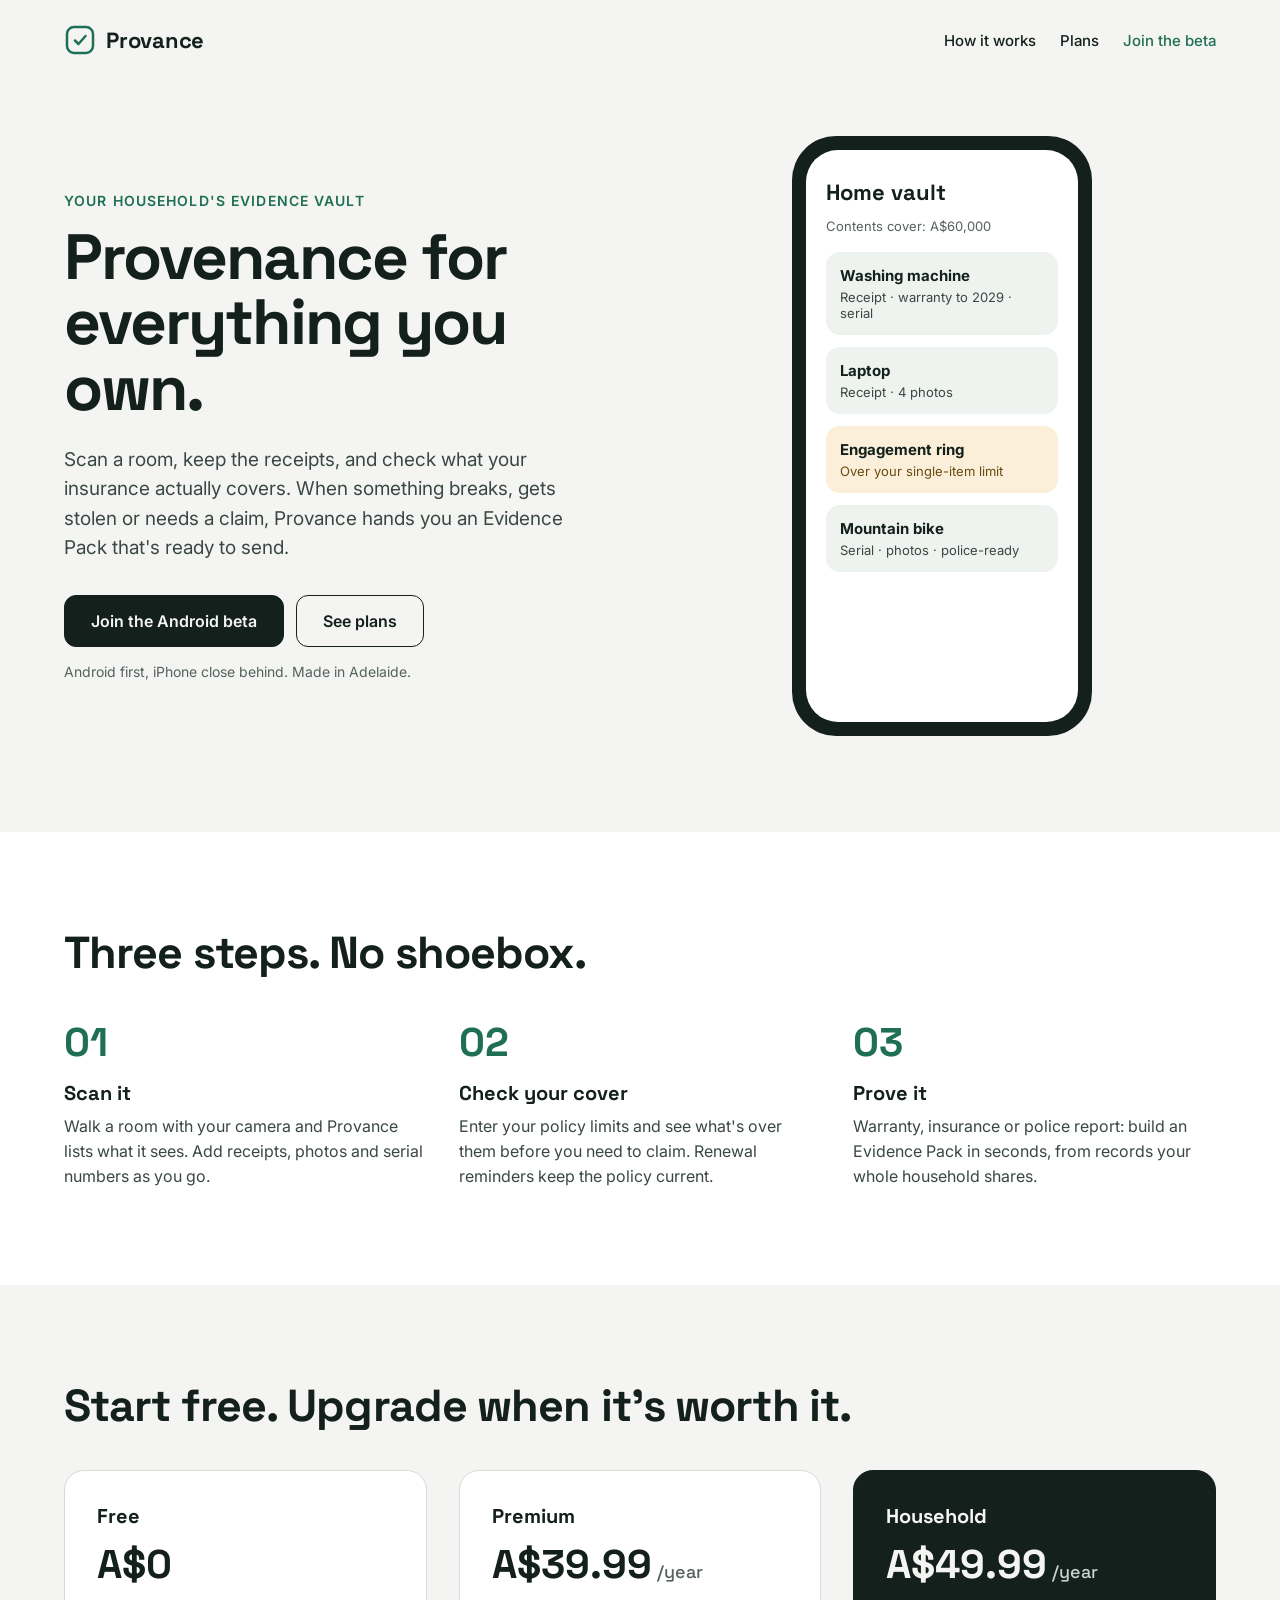
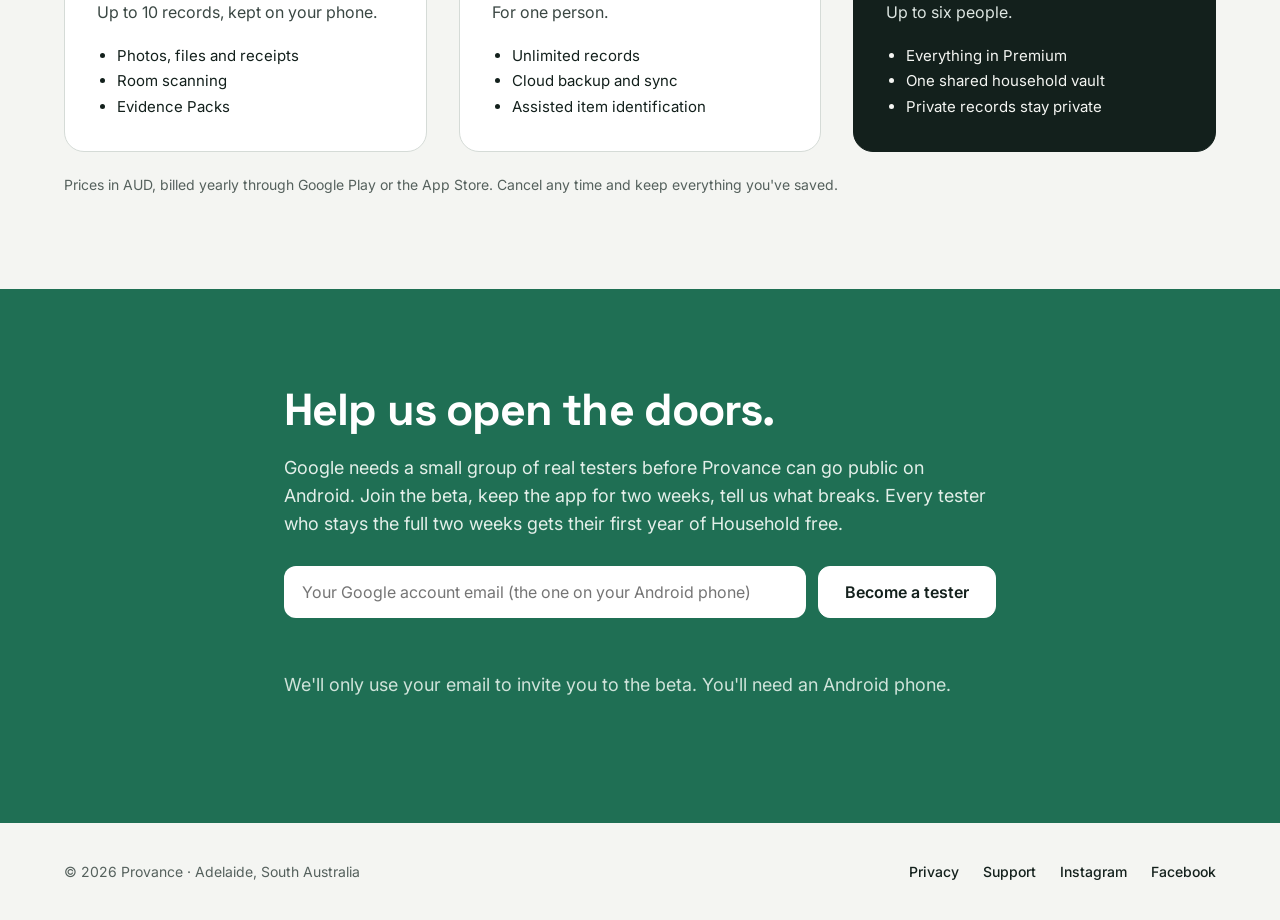
==== index.html @ ecfdc20b "Add files via upload" ====
<!doctype html>
<html lang="en-AU">
<head>
<meta charset="utf-8">
<meta name="viewport" content="width=device-width,initial-scale=1">
<title>Provance: provenance for everything you own</title>
<meta name="description" content="Scan a room, keep the receipts, check your insurance cover and build an Evidence Pack for any claim. Your household's evidence vault, made in Adelaide.">
<meta property="og:title" content="Provance: provenance for everything you own">
<meta property="og:description" content="Scan a room, keep the receipts, check your cover, prove any claim.">
<meta property="og:url" content="https://provance.online">
<meta property="og:type" content="website">
<link rel="icon" href="/favicon.svg" type="image/svg+xml">
<link rel="preconnect" href="https://fonts.googleapis.com">
<link rel="preconnect" href="https://fonts.gstatic.com" crossorigin>
<link href="https://fonts.googleapis.com/css2?family=Space+Grotesk:wght@500;700&family=Inter:wght@400;500;600&display=swap" rel="stylesheet">
<link rel="stylesheet" href="/style.css">
</head>
<body>
<header><div class="wrap">
<a class="brand" href="/"><svg width="32" height="32" viewBox="0 0 32 32" aria-hidden="true"><rect x="3" y="3" width="26" height="26" rx="7" fill="none" stroke="#1F6F54" stroke-width="2.5"/><path d="M11 16.5l3.5 3.5L21.5 12" fill="none" stroke="#1F6F54" stroke-width="2.5" stroke-linecap="round" stroke-linejoin="round"/></svg>Provance</a>
<nav aria-label="Main"><a href="#how">How it works</a><a href="#plans">Plans</a><a class="cta" href="#beta">Join the beta</a></nav>
</div></header>

<main>
<section class="wrap hero">
<div>
<p class="eyebrow">Your household's evidence vault</p>
<h1>Provenance for everything you own.</h1>
<p class="lede">Scan a room, keep the receipts, and check what your insurance actually covers. When something breaks, gets stolen or needs a claim, Provance hands you an Evidence Pack that's ready to send.</p>
<div class="btns"><a class="btn dark" href="#beta">Join the Android beta</a><a class="btn ghost" href="#plans">See plans</a></div>
<p class="small">Android first, iPhone close behind. Made in Adelaide.</p>
</div>
<div class="phone" aria-hidden="true"><div class="shell"><div class="screen">
<div class="title">Home vault</div><div class="sub">Contents cover: A$60,000</div>
<div class="rec"><b>Washing machine</b><span>Receipt · warranty to 2029 · serial</span></div>
<div class="rec"><b>Laptop</b><span>Receipt · 4 photos</span></div>
<div class="rec warn"><b>Engagement ring</b><span>Over your single-item limit</span></div>
<div class="rec"><b>Mountain bike</b><span>Serial · photos · police-ready</span></div>
</div></div></div>
</section>

<section id="how" class="white"><div class="wrap section">
<h2>Three steps. No shoebox.</h2>
<div class="grid3">
<div><span class="num">01</span><h3>Scan it</h3><p>Walk a room with your camera and Provance lists what it sees. Add receipts, photos and serial numbers as you go.</p></div>
<div><span class="num">02</span><h3>Check your cover</h3><p>Enter your policy limits and see what's over them before you need to claim. Renewal reminders keep the policy current.</p></div>
<div><span class="num">03</span><h3>Prove it</h3><p>Warranty, insurance or police report: build an Evidence Pack in seconds, from records your whole household shares.</p></div>
</div>
</div></section>

<section id="plans" class="wrap section">
<h2>Start free. Upgrade when it's worth it.</h2>
<div class="grid3">
<div class="plan"><h3>Free</h3><div class="price">A$0</div><p>Up to 10 records, kept on your phone.</p><ul><li>Photos, files and receipts</li><li>Room scanning</li><li>Evidence Packs</li></ul></div>
<div class="plan"><h3>Premium</h3><div class="price">A$39.99<small> /year</small></div><p>For one person.</p><ul><li>Unlimited records</li><li>Cloud backup and sync</li><li>Assisted item identification</li></ul></div>
<div class="plan feature"><h3>Household</h3><div class="price">A$49.99<small> /year</small></div><p>Up to six people.</p><ul><li>Everything in Premium</li><li>One shared household vault</li><li>Private records stay private</li></ul></div>
</div>
<p class="small" style="margin-top:24px">Prices in AUD, billed yearly through Google Play or the App Store. Cancel any time and keep everything you've saved.</p>
</section>

<section id="beta" class="beta"><div class="inner">
<h2>Help us open the doors.</h2>
<p>Google needs a small group of real testers before Provance can go public on Android. Join the beta, keep the app for two weeks, tell us what breaks. Every tester who stays the full two weeks gets their first year of Household free.</p>
<form id="beta-form" novalidate>
<label class="vh" for="email">Your Google account email</label>
<input id="email" name="email" type="email" required autocomplete="email" placeholder="Your Google account email (the one on your Android phone)">
<button class="btn" type="submit">Become a tester</button>
<p id="msg" role="status" aria-live="polite"></p>
</form>
<p class="small">We'll only use your email to invite you to the beta. You'll need an Android phone.</p>
</div></section>
</main>

<footer><div class="wrap">
<span>© 2026 Provance · Adelaide, South Australia</span>
<nav aria-label="Footer"><a href="/privacy">Privacy</a><a href="mailto:support@provance.online">Support</a><a href="https://www.instagram.com/provanceapp/">Instagram</a><a href="https://www.facebook.com/profile.php?id=61596382783455">Facebook</a></nav>
</div></footer>

<script>
(function(){
  var URL='https://ldkhjralfbwsrjgfhbnr.supabase.co/rest/v1/beta_signups';
  var KEY='sb_publishable_C-yK1ChCBLIzHpQ_1tIQFg_rD1X6llE';
  var form=document.getElementById('beta-form'),input=document.getElementById('email'),msg=document.getElementById('msg'),btn=form.querySelector('button');
  form.addEventListener('submit',function(e){
    e.preventDefault();
    var email=input.value.trim();
    if(!/^[^@\s]+@[^@\s]+\.[^@\s]+$/.test(email)){msg.textContent='That email doesn’t look right. Try again?';input.focus();return;}
    btn.disabled=true;msg.textContent='Signing you up…';
    fetch(URL,{method:'POST',headers:{'apikey':KEY,'Content-Type':'application/json','Prefer':'return=minimal'},body:JSON.stringify({email:email,platform:'android'})})
      .then(function(r){
        if(r.ok||r.status===409){form.reset();msg.textContent='You’re on the list. Watch your inbox for the invite from Google Play.';}
        else{msg.textContent='Something went wrong. Email support@provance.online and we’ll add you.';}
      })
      .catch(function(){msg.textContent='No connection. Check your internet and try again.';})
      .finally(function(){btn.disabled=false;});
  });
})();
</script>
</body>
</html>
---- style.css ----
*{box-sizing:border-box}
html{scroll-behavior:smooth}
body{margin:0;font-family:Inter,system-ui,-apple-system,"Segoe UI",sans-serif;color:#13201C;background:#F4F5F2;-webkit-font-smoothing:antialiased}
a{color:#1F6F54}a:hover{color:#164F3C}
h1,h2,h3,.brand,.num,.price{font-family:"Space Grotesk",Inter,sans-serif}
.wrap{max-width:1200px;margin:0 auto;padding:0 24px}
header .wrap{display:flex;flex-wrap:wrap;gap:16px;align-items:center;justify-content:space-between;padding-top:24px;padding-bottom:24px}
.brand{display:flex;align-items:center;gap:10px;font-weight:700;font-size:22px;letter-spacing:-.01em;text-decoration:none;color:#13201C}
nav{display:flex;flex-wrap:wrap;gap:24px;font-size:15px;font-weight:500}
nav a{text-decoration:none;color:#13201C}nav a.cta{color:#1F6F54}
.hero{display:grid;grid-template-columns:repeat(auto-fit,minmax(320px,1fr));gap:56px;align-items:center;padding-top:56px;padding-bottom:96px}
.eyebrow{margin:0;font-size:14px;font-weight:600;letter-spacing:.08em;text-transform:uppercase;color:#1F6F54}
h1{margin:16px 0 24px;font-weight:700;font-size:clamp(2.6rem,5vw,4.4rem);line-height:1.02;letter-spacing:-.03em}
.lede{margin:0;font-size:19px;line-height:1.55;color:#3A4743;max-width:34rem}
.btns{display:flex;flex-wrap:wrap;gap:12px;padding:32px 0 16px}
.btn{display:inline-flex;align-items:center;justify-content:center;min-height:52px;padding:0 26px;border-radius:12px;font-weight:600;font-size:16px;text-decoration:none;border:1.5px solid #13201C;cursor:pointer;font-family:inherit}
.btn.dark{background:#13201C;color:#F4F5F2}.btn.dark:hover{background:#24342F;color:#fff}
.btn.ghost{background:transparent;color:#13201C}.btn.ghost:hover{background:#E6EBE8}
.small{margin:0;font-size:14px;color:#55615D}
.phone{display:flex;justify-content:center}
.phone .shell{width:300px;height:600px;border-radius:44px;background:#13201C;padding:14px}
.phone .screen{height:100%;border-radius:32px;background:#fff;padding:28px 20px;display:flex;flex-direction:column;gap:12px}
.phone .title{font-family:"Space Grotesk",sans-serif;font-weight:700;font-size:22px}
.phone .sub{font-size:13px;color:#55615D;margin-bottom:6px}
.rec{border-radius:14px;background:#EEF3EF;padding:14px;display:flex;flex-direction:column;gap:4px}
.rec b{font-size:15px}.rec span{font-size:13px;color:#3A4743}
.rec.warn{background:#FBEFD9}.rec.warn span{color:#6B4A12}
section.white{background:#fff}
.section{padding-top:96px;padding-bottom:96px}
h2{margin:0 0 40px;font-size:clamp(2rem,3.5vw,2.8rem);letter-spacing:-.02em;line-height:1.1}
.grid3{display:grid;grid-template-columns:repeat(auto-fit,minmax(260px,1fr));gap:32px}
.num{font-weight:700;font-size:40px;color:#1F6F54}
h3{margin:12px 0 8px;font-size:20px}
.grid3 p{margin:0;font-size:16px;line-height:1.55;color:#3A4743}
.plan{border-radius:20px;background:#fff;border:1px solid #D5DBD7;padding:32px;display:flex;flex-direction:column;gap:10px}
.plan.feature{background:#13201C;color:#F4F5F2;border-color:#13201C}
.plan h3{margin:0}.price{font-size:40px;font-weight:700}.price small{font-size:18px;font-weight:500;color:#55615D}
.plan.feature .price small{color:#C9D3CE}.plan p{margin:0;font-size:16px;line-height:1.55;color:#3A4743}.plan.feature p{color:#DDE5E1}
.plan ul{margin:8px 0 0;padding-left:20px;line-height:1.7;font-size:15px}
.beta{background:#1F6F54;color:#fff}
.beta .inner{max-width:760px;margin:0 auto;padding:96px 24px}
.beta h2{margin-bottom:20px}.beta p{font-size:18px;line-height:1.55;color:#E3EFE9;margin:0 0 28px}
form{display:flex;flex-wrap:wrap;gap:12px}
label.vh{position:absolute;width:1px;height:1px;overflow:hidden;clip:rect(0 0 0 0)}
input[type=email]{flex:1 1 280px;min-height:52px;border-radius:12px;border:0;padding:0 18px;font-size:16px;font-family:inherit}
.beta .btn{background:#fff;color:#13201C;border-color:#fff}.beta .btn:hover{background:#E3EFE9}
#msg{flex-basis:100%;margin:4px 0 0;font-size:15px;color:#fff;min-height:1.4em}
.beta .small{color:#CFE3DA;margin-top:16px}
footer .wrap{display:flex;flex-wrap:wrap;gap:24px;justify-content:space-between;padding-top:40px;padding-bottom:40px;font-size:14px;color:#55615D}
footer nav{gap:24px;font-size:14px}
.doc{max-width:720px;padding-top:24px;padding-bottom:96px}
.doc h1{font-size:clamp(2.2rem,4vw,3rem)}.doc h2{font-size:22px;margin:40px 0 8px}.doc p{font-size:17px;line-height:1.65;color:#2B3633;margin:0 0 12px}
:focus-visible{outline:3px solid #1F6F54;outline-offset:3px}
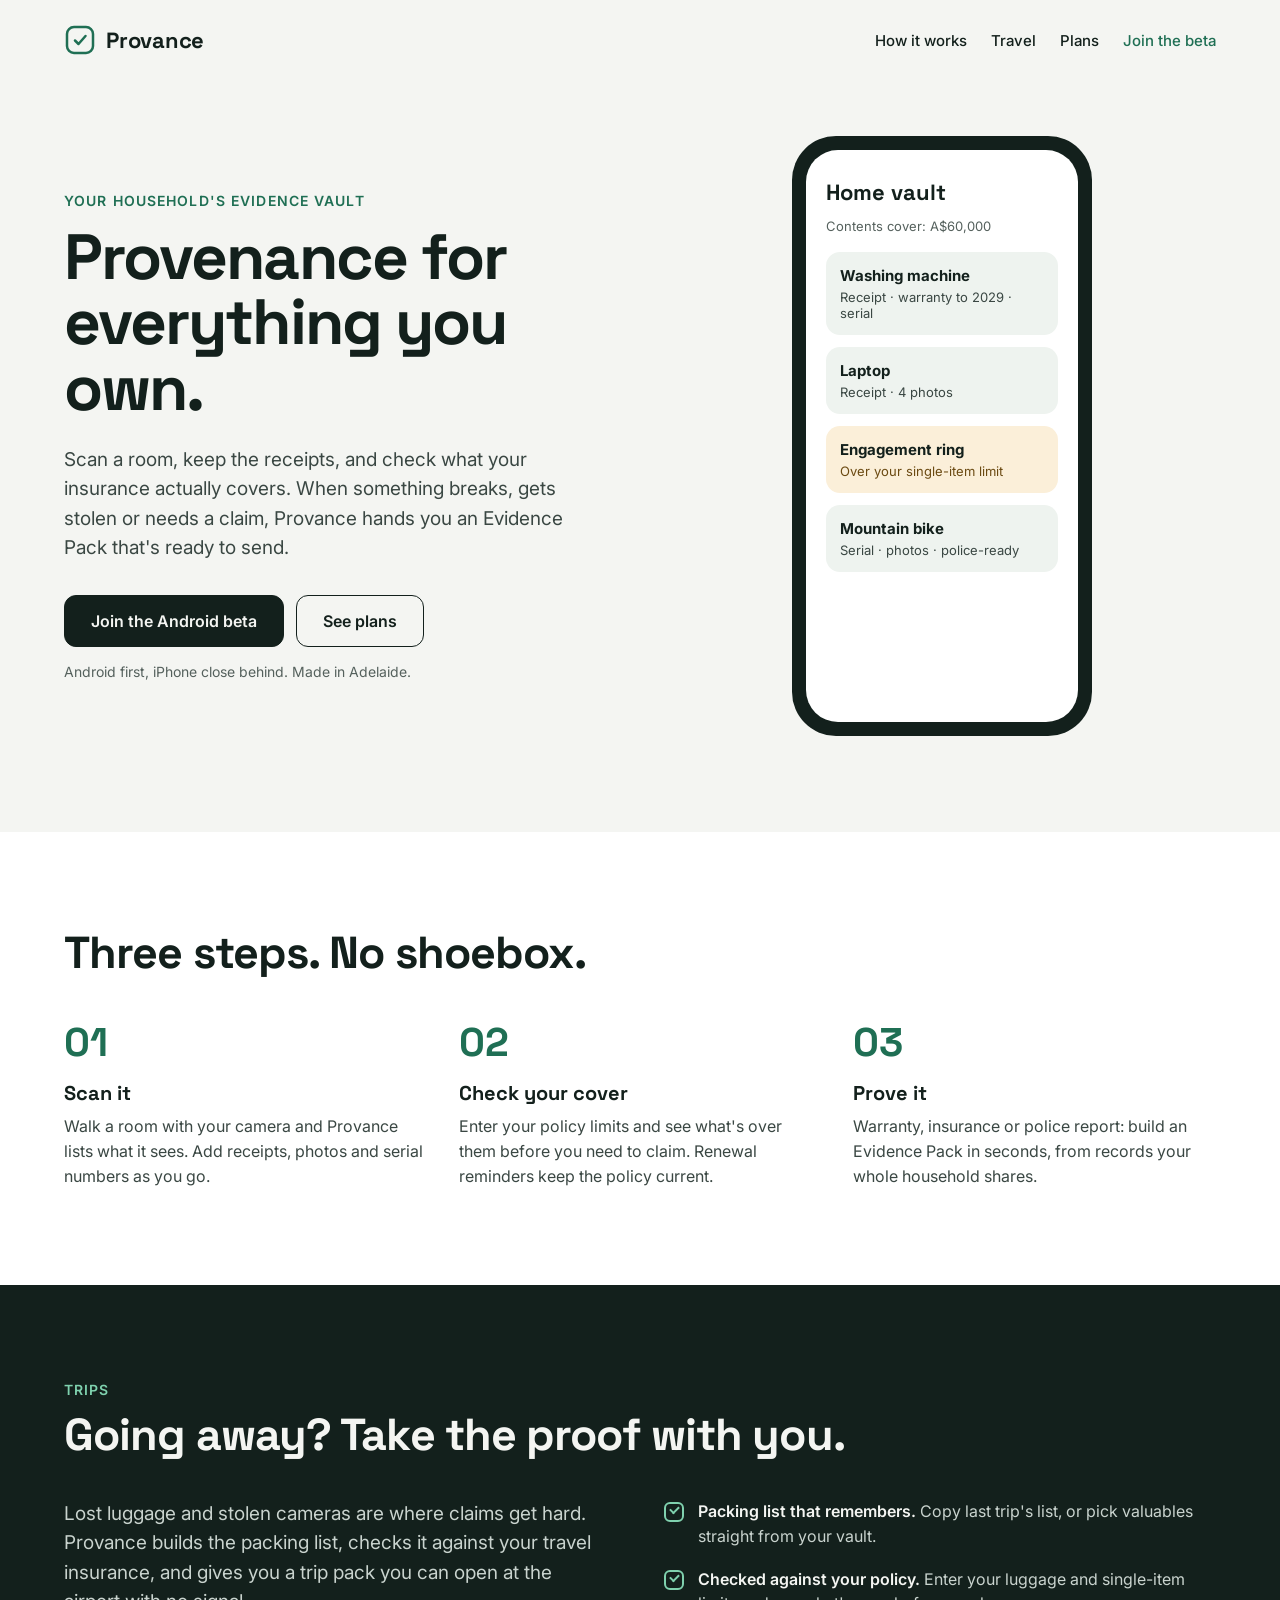
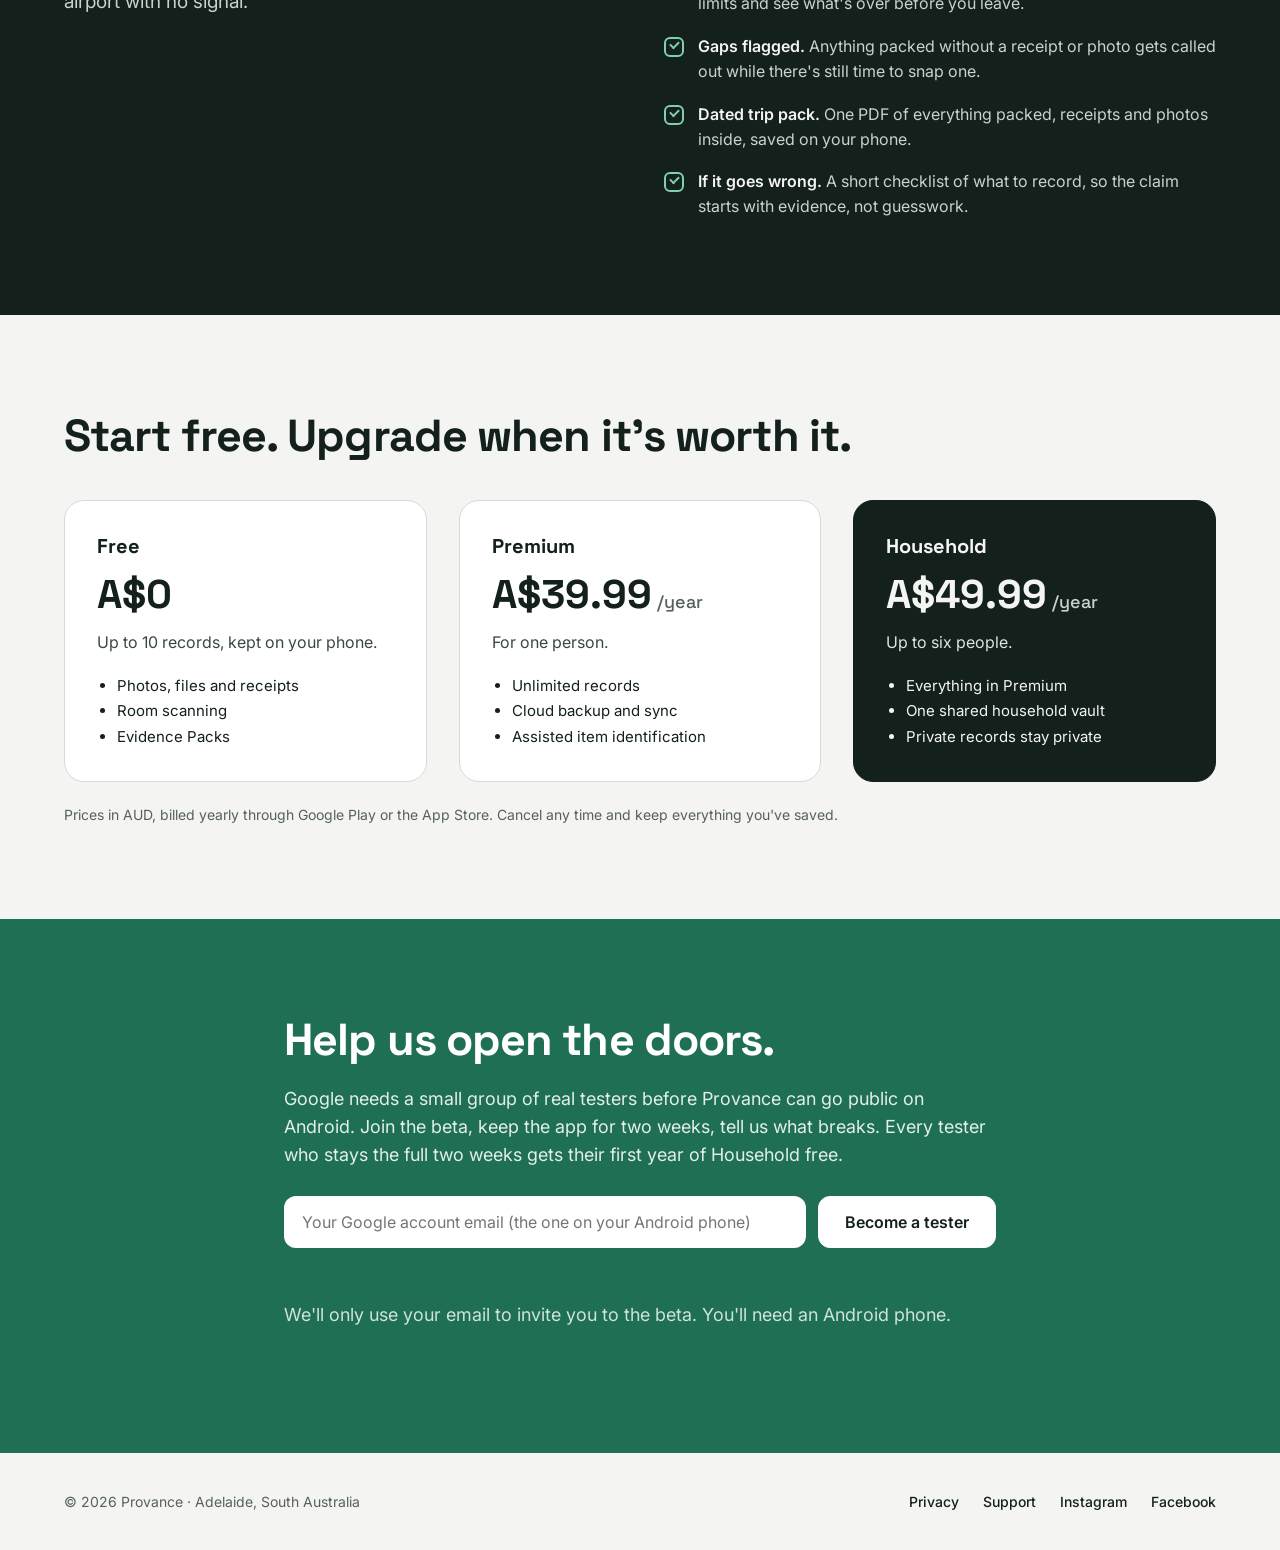
==== commit 8496359e: "Add files via upload" ====
--- a/index.html
+++ b/index.html
@@ -18,7 +18,7 @@
 <body>
 <header><div class="wrap">
 <a class="brand" href="/"><svg width="32" height="32" viewBox="0 0 32 32" aria-hidden="true"><rect x="3" y="3" width="26" height="26" rx="7" fill="none" stroke="#1F6F54" stroke-width="2.5"/><path d="M11 16.5l3.5 3.5L21.5 12" fill="none" stroke="#1F6F54" stroke-width="2.5" stroke-linecap="round" stroke-linejoin="round"/></svg>Provance</a>
-<nav aria-label="Main"><a href="#how">How it works</a><a href="#plans">Plans</a><a class="cta" href="#beta">Join the beta</a></nav>
+<nav aria-label="Main"><a href="#how">How it works</a><a href="#travel">Travel</a><a href="#plans">Plans</a><a class="cta" href="#beta">Join the beta</a></nav>
 </div></header>
 
 <main>
@@ -45,6 +45,23 @@
 <div><span class="num">01</span><h3>Scan it</h3><p>Walk a room with your camera and Provance lists what it sees. Add receipts, photos and serial numbers as you go.</p></div>
 <div><span class="num">02</span><h3>Check your cover</h3><p>Enter your policy limits and see what's over them before you need to claim. Renewal reminders keep the policy current.</p></div>
 <div><span class="num">03</span><h3>Prove it</h3><p>Warranty, insurance or police report: build an Evidence Pack in seconds, from records your whole household shares.</p></div>
+</div>
+</div></section>
+
+<section id="travel" class="travel"><div class="wrap section">
+<p class="eyebrow light">Trips</p>
+<h2>Going away? Take the proof with you.</h2>
+<div class="travel-grid">
+<div class="lede-col">
+<p class="lede light">Lost luggage and stolen cameras are where claims get hard. Provance builds the packing list, checks it against your travel insurance, and gives you a trip pack you can open at the airport with no signal.</p>
+</div>
+<ul class="ticks">
+<li><b>Packing list that remembers.</b> Copy last trip's list, or pick valuables straight from your vault.</li>
+<li><b>Checked against your policy.</b> Enter your luggage and single-item limits and see what's over before you leave.</li>
+<li><b>Gaps flagged.</b> Anything packed without a receipt or photo gets called out while there's still time to snap one.</li>
+<li><b>Dated trip pack.</b> One PDF of everything packed, receipts and photos inside, saved on your phone.</li>
+<li><b>If it goes wrong.</b> A short checklist of what to record, so the claim starts with evidence, not guesswork.</li>
+</ul>
 </div>
 </div></section>
 
--- a/style.css
+++ b/style.css
@@ -51,3 +51,13 @@
 .doc{max-width:720px;padding-top:24px;padding-bottom:96px}
 .doc h1{font-size:clamp(2.2rem,4vw,3rem)}.doc h2{font-size:22px;margin:40px 0 8px}.doc p{font-size:17px;line-height:1.65;color:#2B3633;margin:0 0 12px}
 :focus-visible{outline:3px solid #1F6F54;outline-offset:3px}
+.travel{background:#13201C;color:#F4F5F2}
+.travel h2{color:#F4F5F2}
+.eyebrow.light{color:#7FD1AE;margin-bottom:12px}
+.lede.light{color:#C9D3CE}
+.travel-grid{display:grid;grid-template-columns:repeat(auto-fit,minmax(300px,1fr));gap:48px;align-items:start}
+.ticks{list-style:none;margin:0;padding:0;display:flex;flex-direction:column;gap:18px}
+.ticks li{position:relative;padding-left:34px;font-size:16px;line-height:1.55;color:#C9D3CE}
+.ticks li b{color:#F4F5F2;font-weight:600}
+.ticks li::before{content:"";position:absolute;left:0;top:3px;width:20px;height:20px;border-radius:6px;border:2px solid #7FD1AE;box-sizing:border-box}
+.ticks li::after{content:"";position:absolute;left:6px;top:7px;width:7px;height:4px;border-left:2px solid #7FD1AE;border-bottom:2px solid #7FD1AE;transform:rotate(-45deg)}
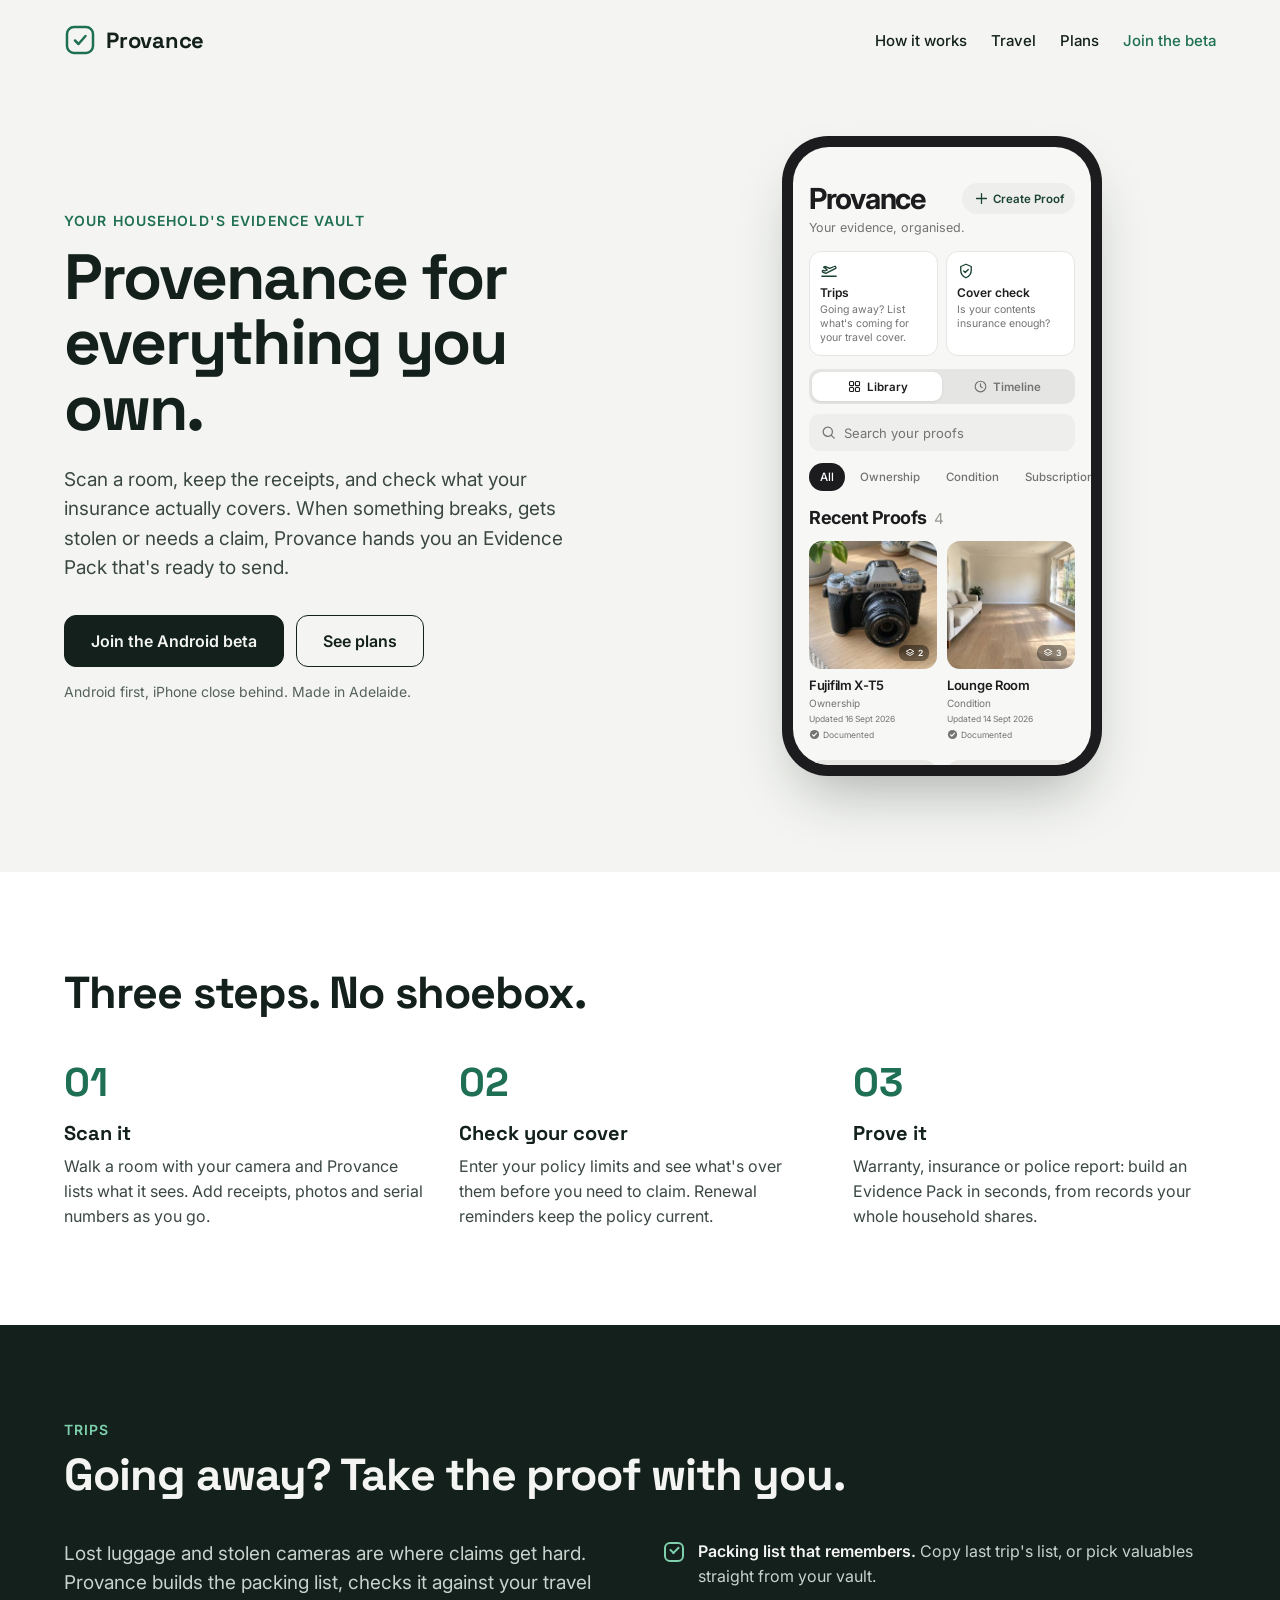
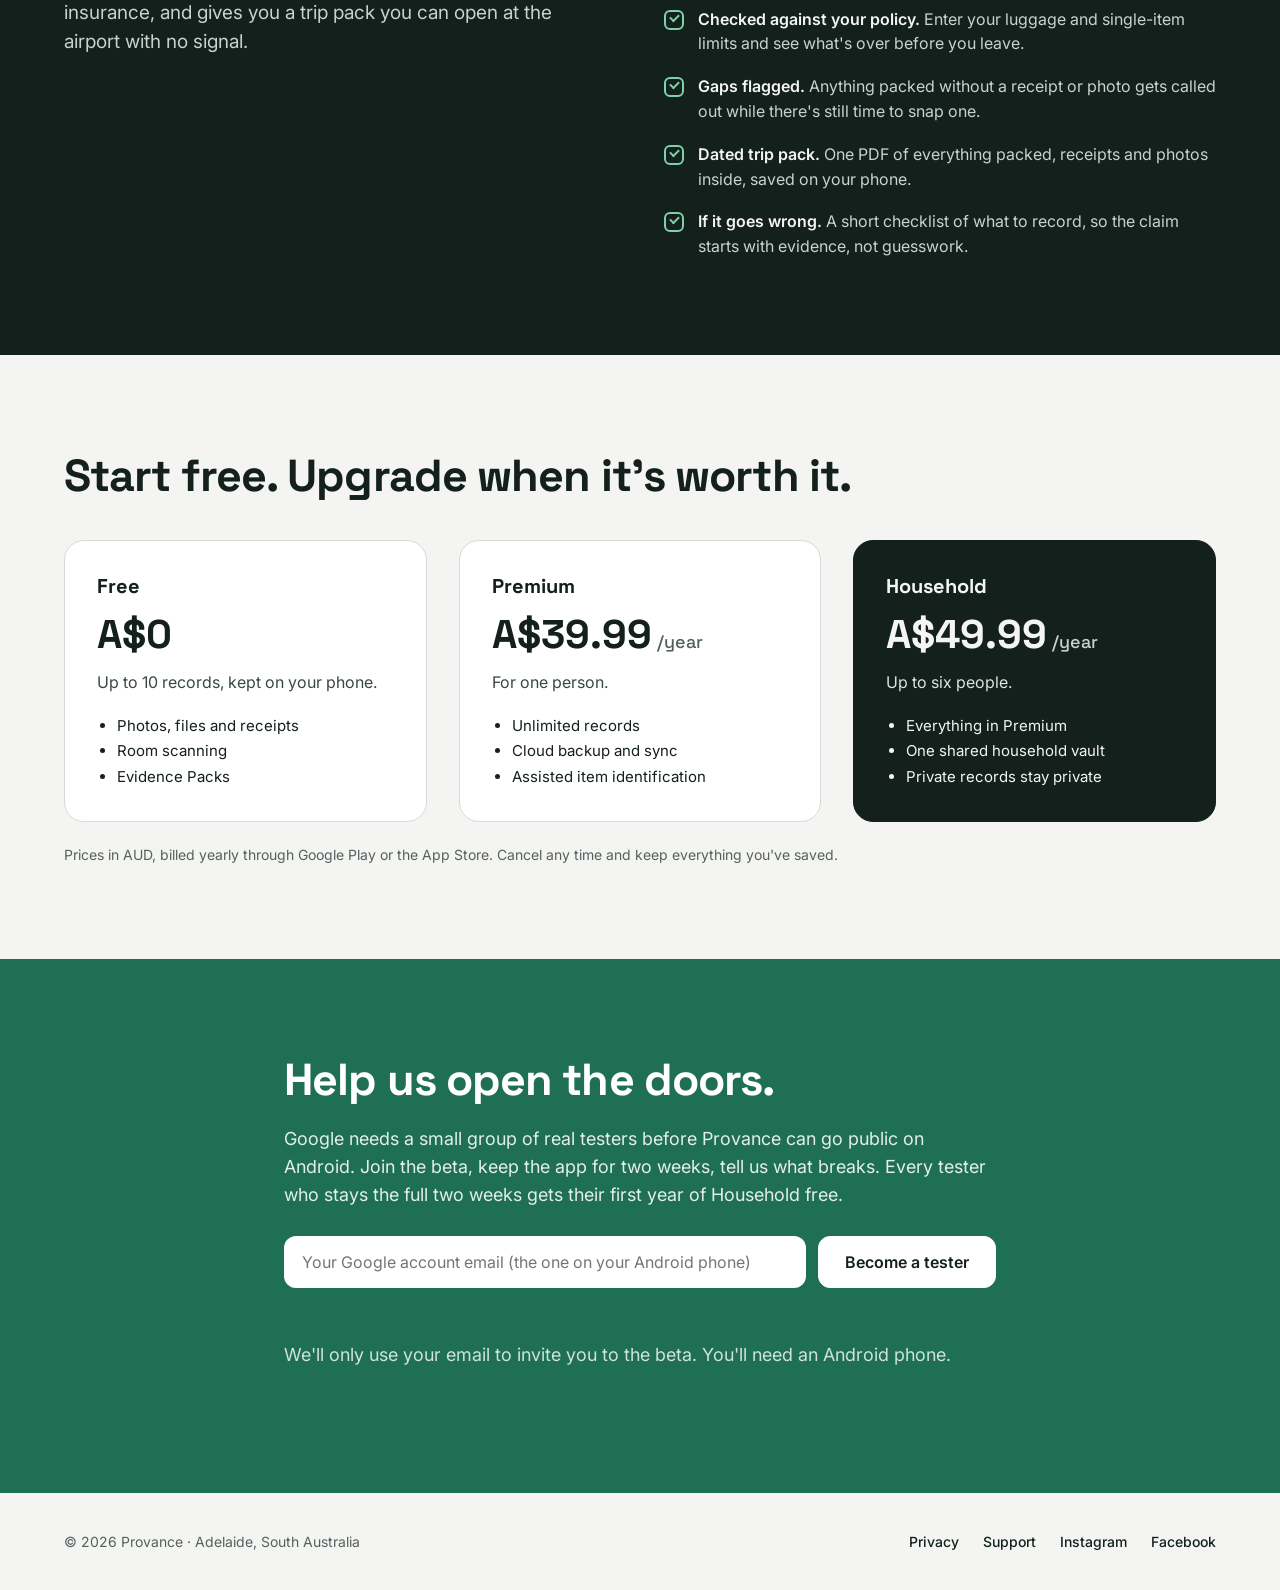
==== commit 3a658249: "Add files via upload" ====
--- a/index.html
+++ b/index.html
@@ -30,12 +30,20 @@
 <div class="btns"><a class="btn dark" href="#beta">Join the Android beta</a><a class="btn ghost" href="#plans">See plans</a></div>
 <p class="small">Android first, iPhone close behind. Made in Adelaide.</p>
 </div>
-<div class="phone" aria-hidden="true"><div class="shell"><div class="screen">
-<div class="title">Home vault</div><div class="sub">Contents cover: A$60,000</div>
-<div class="rec"><b>Washing machine</b><span>Receipt · warranty to 2029 · serial</span></div>
-<div class="rec"><b>Laptop</b><span>Receipt · 4 photos</span></div>
-<div class="rec warn"><b>Engagement ring</b><span>Over your single-item limit</span></div>
-<div class="rec"><b>Mountain bike</b><span>Serial · photos · police-ready</span></div>
+<div class="phone" aria-hidden="true"><div class="shell"><div class="screen app">
+<div class="a-head"><span class="a-word">Provance</span><span class="a-create"><svg width="17" height="17" viewBox="0 0 24 24" fill="none" stroke="#1B4332" stroke-width="1.8" stroke-linecap="round" stroke-linejoin="round"><path d="M12 5v14M5 12h14"/></svg>Create Proof</span></div>
+<div class="a-sub">Your evidence, organised.</div>
+<div class="a-tiles"><div class="a-tile"><svg width="18" height="18" viewBox="0 0 24 24" fill="none" stroke="#1B4332" stroke-width="1.8" stroke-linecap="round" stroke-linejoin="round"><path d="M2.5 19h19M3.5 13.5l4.2 1.7 12.6-6.3a1.6 1.6 0 0 0-1.4-2.9L13 8.6 6.6 6 4.9 6.8l4.7 3.6-3.1 1.6-2-.9-1.4.6z"/></svg><b>Trips</b><span>Going away? List what's coming for your travel cover.</span></div><div class="a-tile"><svg width="18" height="18" viewBox="0 0 24 24" fill="none" stroke="#1B4332" stroke-width="1.8" stroke-linecap="round" stroke-linejoin="round"><path d="M12 3l7 3v5c0 4.5-3 8.3-7 10-4-1.7-7-5.5-7-10V6z"/><path d="M9 12l2 2 4-4"/></svg><b>Cover check</b><span>Is your contents insurance enough?</span></div></div>
+<div class="a-switch"><span class="on"><svg width="15" height="15" viewBox="0 0 24 24" fill="none" stroke="#1C1C1E" stroke-width="1.8" stroke-linecap="round" stroke-linejoin="round"><rect x="4" y="4" width="6.5" height="6.5" rx="1.5"/><rect x="13.5" y="4" width="6.5" height="6.5" rx="1.5"/><rect x="4" y="13.5" width="6.5" height="6.5" rx="1.5"/><rect x="13.5" y="13.5" width="6.5" height="6.5" rx="1.5"/></svg>Library</span><span><svg width="15" height="15" viewBox="0 0 24 24" fill="none" stroke="#737374" stroke-width="1.8" stroke-linecap="round" stroke-linejoin="round"><circle cx="12" cy="12" r="8.5"/><path d="M12 7.5V12l3 2"/></svg>Timeline</span></div>
+<div class="a-search"><svg width="17" height="17" viewBox="0 0 24 24" fill="none" stroke="#737374" stroke-width="1.8" stroke-linecap="round" stroke-linejoin="round"><circle cx="11" cy="11" r="6.5"/><path d="M20 20l-4.3-4.3"/></svg><span>Search your proofs</span></div>
+<div class="a-filters"><span class="on">All</span><span>Ownership</span><span>Condition</span><span>Subscription</span></div>
+<div class="a-sec"><b>Recent Proofs</b><span>4</span></div>
+<div class="a-grid">
+<div class="a-card"><div class="a-cover"><img src="/demo-camera.jpg" alt=""><span class="a-count"><svg width="10" height="10" viewBox="0 0 24 24" fill="none" stroke="#fff" stroke-width="2.2" stroke-linejoin="round"><path d="M12 3l9 5-9 5-9-5z"/><path d="M3 13l9 5 9-5"/></svg>2</span></div><b>Fujifilm X-T5</b><span class="t">Ownership</span><span class="d">Updated 16 Sept 2026</span><span class="s"><svg width="11" height="11" viewBox="0 0 24 24"><circle cx="12" cy="12" r="10" fill="#737374"/><path d="M7.5 12.5l3 3 6-6.5" fill="none" stroke="#fff" stroke-width="2.4" stroke-linecap="round" stroke-linejoin="round"/></svg>Documented</span></div>
+<div class="a-card"><div class="a-cover"><img src="/demo-lounge.jpg" alt=""><span class="a-count"><svg width="10" height="10" viewBox="0 0 24 24" fill="none" stroke="#fff" stroke-width="2.2" stroke-linejoin="round"><path d="M12 3l9 5-9 5-9-5z"/><path d="M3 13l9 5 9-5"/></svg>3</span></div><b>Lounge Room</b><span class="t">Condition</span><span class="d">Updated 14 Sept 2026</span><span class="s"><svg width="11" height="11" viewBox="0 0 24 24"><circle cx="12" cy="12" r="10" fill="#737374"/><path d="M7.5 12.5l3 3 6-6.5" fill="none" stroke="#fff" stroke-width="2.4" stroke-linecap="round" stroke-linejoin="round"/></svg>Documented</span></div>
+<div class="a-card"><div class="a-cover empty"><svg width="30" height="30" viewBox="0 0 24 24" fill="none" stroke="#9C9C96" stroke-width="1.8" stroke-linecap="round" stroke-linejoin="round"><path d="M17 2.5l3 3-3 3"/><path d="M4 11.5v-1a5 5 0 0 1 5-5h11"/><path d="M7 21.5l-3-3 3-3"/><path d="M20 12.5v1a5 5 0 0 1-5 5H4"/></svg><em>No cover photo</em></div><b>Home &amp; contents</b><span class="t">Subscription</span><span class="d">Updated 12 Sept 2026</span><span class="s"><svg width="11" height="11" viewBox="0 0 24 24"><circle cx="12" cy="12" r="10" fill="#737374"/><path d="M7.5 12.5l3 3 6-6.5" fill="none" stroke="#fff" stroke-width="2.4" stroke-linecap="round" stroke-linejoin="round"/></svg>Documented</span><span class="r">Renews 1 Mar 2027</span></div>
+<div class="a-card"><div class="a-cover empty"><svg width="30" height="30" viewBox="0 0 24 24" fill="none" stroke="#9C9C96" stroke-width="1.8" stroke-linecap="round" stroke-linejoin="round"><path d="M13 3L5 13.5h6L10 21l8-10.5h-6z"/></svg><em>No cover photo</em></div><b>Rear bumper damage</b><span class="t">Incident</span><span class="d">Updated 11 Sept 2026</span><span class="s amber"><svg width="11" height="11" viewBox="0 0 24 24"><circle cx="12" cy="12" r="9" fill="none" stroke="#866332" stroke-width="2.2"/></svg>Needs evidence</span></div>
+</div>
 </div></div></div>
 </section>
 
--- a/style.css
+++ b/style.css
@@ -61,3 +61,31 @@
 .ticks li b{color:#F4F5F2;font-weight:600}
 .ticks li::before{content:"";position:absolute;left:0;top:3px;width:20px;height:20px;border-radius:6px;border:2px solid #7FD1AE;box-sizing:border-box}
 .ticks li::after{content:"";position:absolute;left:6px;top:7px;width:7px;height:4px;border-left:2px solid #7FD1AE;border-bottom:2px solid #7FD1AE;transform:rotate(-45deg)}
+.phone .shell{width:320px;height:640px;border-radius:46px;background:#1C1C1E;padding:11px;box-shadow:0 30px 60px -20px rgba(19,32,28,.35)}
+.screen.app{background:#F7F7F5;border-radius:36px;padding:34px 16px 0;overflow:hidden;display:block;height:100%;font-family:-apple-system,"SF Pro Text",Inter,system-ui,sans-serif;color:#1C1C1E}
+.a-head{display:flex;justify-content:space-between;align-items:center}
+.a-word{font-size:29px;font-weight:700;letter-spacing:-1.3px}
+.a-create{display:inline-flex;align-items:center;gap:3px;background:#EEEEEC;border-radius:20px;padding:7px 11px;color:#1B4332;font-size:11.5px;font-weight:600}
+.a-sub{font-size:12.5px;color:#737374;margin:4px 0 16px}
+.a-tiles{display:flex;gap:8px;margin-bottom:13px}
+.a-tile{flex:1;background:#fff;border:1px solid #E5E5E3;border-radius:12px;padding:10px;display:flex;flex-direction:column;gap:3px;min-height:84px}
+.a-tile b{font-size:12px;font-weight:600;margin-top:2px}.a-tile span{font-size:10.5px;line-height:14px;color:#737374}
+.a-switch{display:flex;background:#E5E5E3;border-radius:11px;padding:3px}
+.a-switch span{flex:1;display:flex;align-items:center;justify-content:center;gap:5px;font-size:11.5px;font-weight:600;color:#737374;padding:7px 0;border-radius:9px}
+.a-switch span.on{background:#fff;color:#1C1C1E;box-shadow:0 1px 3px rgba(0,0,0,.08)}
+.a-search{display:flex;align-items:center;gap:7px;background:#EEEEEC;border-radius:11px;padding:10px 11px;margin-top:10px;font-size:13px;color:#737374}
+.a-filters{display:flex;gap:4px;padding:12px 0 16px;white-space:nowrap}
+.a-filters span{font-size:11.5px;font-weight:500;color:#737374;padding:7px 11px;border-radius:20px}
+.a-filters span.on{background:#1C1C1E;color:#fff}
+.a-sec{display:flex;align-items:baseline;gap:7px;margin-bottom:13px}.a-sec b{font-size:18px;font-weight:700;letter-spacing:-.5px}.a-sec span{font-size:15px;color:#979794}
+.a-grid{display:grid;grid-template-columns:1fr 1fr;column-gap:10px;row-gap:20px}
+.a-card{display:flex;flex-direction:column;min-width:0}
+.a-cover{position:relative;aspect-ratio:1;border-radius:13px;overflow:hidden;background:#E8E7E3;margin-bottom:8px}
+.a-cover img{width:100%;height:100%;object-fit:cover;display:block}
+.a-cover.empty{display:flex;flex-direction:column;align-items:center;justify-content:center;gap:6px}
+.a-cover.empty em{font-style:normal;font-size:9.5px;color:#9C9C96}
+.a-count{position:absolute;right:8px;bottom:8px;display:inline-flex;align-items:center;gap:3px;background:rgba(0,0,0,.4);color:#fff;font-size:8.5px;font-weight:600;border-radius:7px;padding:3px 6px}
+.a-card b{font-size:13px;line-height:17px;font-weight:600;letter-spacing:-.3px;white-space:nowrap;overflow:hidden;text-overflow:ellipsis}
+.a-card .t{font-size:10px;color:#737374;margin-top:3px}.a-card .d{font-size:8.5px;color:#737374;margin-top:5px}
+.a-card .s{display:flex;align-items:center;gap:3px;font-size:8.5px;color:#737374;margin-top:5px}.a-card .s.amber{color:#866332}
+.a-card .r{font-size:8.5px;color:#1B4332;margin-top:4px}
